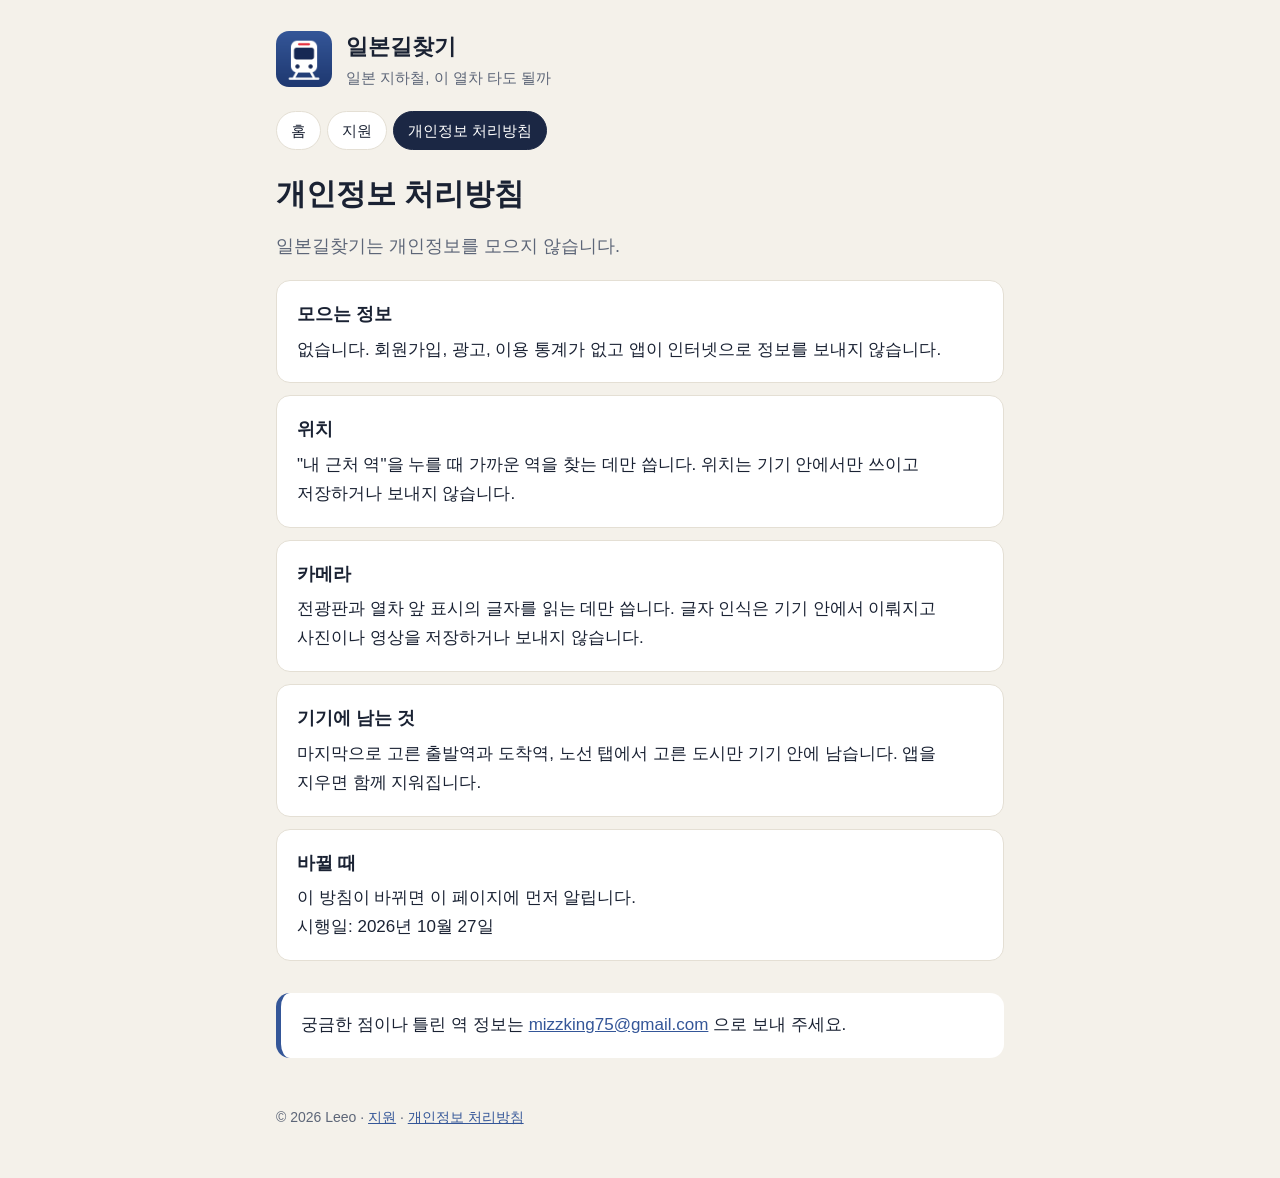
==== docs/privacy.html @ abe49763 "배포 준비: 스토어 문구·릴리즈 노트·스크린샷·헤더 그림(한국어), 소개·지원·개인정보 페이지, 급행 기준 소요 시간 - deploy.env (LOCALES=ko), predepl" ====
<!doctype html>
<html lang="ko">
<head>
<meta charset="utf-8">
<meta name="viewport" content="width=device-width,initial-scale=1">
<meta name="color-scheme" content="light dark">
<title>개인정보 처리방침 · 일본길찾기</title>
<meta name="description" content="일본길찾기는 개인정보를 모으지 않습니다.">
<link rel="canonical" href="https://m1zz.github.io/JapanTransit/privacy.html">
<link rel="alternate" hreflang="ko" href="https://m1zz.github.io/JapanTransit/privacy.html">
<link rel="stylesheet" href="style.css">
<link rel="icon" href="icon.png">
<link rel="apple-touch-icon" href="icon.png">
</head>
<body>
<div class="container">

  <header class="site">
    <img src="icon.png" alt="일본길찾기 앱 아이콘">
    <div>
      <div class="title">일본길찾기</div>
      <div class="subtitle">일본 지하철, 이 열차 타도 될까</div>
    </div>
  </header>

  <nav class="pages" aria-label="페이지">
    <a href="index.html">홈</a>
    <a href="support.html">지원</a>
    <a href="privacy.html" aria-current="page">개인정보 처리방침</a>
  </nav>

  <main>
    <h1>개인정보 처리방침</h1>
    <p class="lead">일본길찾기는 개인정보를 모으지 않습니다.</p>

    <div class="card">
      <h3>모으는 정보</h3>
      <p>없습니다. 회원가입, 광고, 이용 통계가 없고 앱이 인터넷으로 정보를 보내지 않습니다.</p>
    </div>

    <div class="card">
      <h3>위치</h3>
      <p>"내 근처 역"을 누를 때 가까운 역을 찾는 데만 씁니다. 위치는 기기 안에서만 쓰이고 저장하거나 보내지 않습니다.</p>
    </div>

    <div class="card">
      <h3>카메라</h3>
      <p>전광판과 열차 앞 표시의 글자를 읽는 데만 씁니다. 글자 인식은 기기 안에서 이뤄지고 사진이나 영상을 저장하거나 보내지 않습니다.</p>
    </div>

    <div class="card">
      <h3>기기에 남는 것</h3>
      <p>마지막으로 고른 출발역과 도착역, 노선 탭에서 고른 도시만 기기 안에 남습니다. 앱을 지우면 함께 지워집니다.</p>
    </div>

    <div class="card">
      <h3>바뀔 때</h3>
      <p>이 방침이 바뀌면 이 페이지에 먼저 알립니다.</p>
      <p>시행일: 2026년 10월 27일</p>
    </div>

    <div class="contact">
      궁금한 점이나 틀린 역 정보는 <a href="mailto:mizzking75@gmail.com">mizzking75@gmail.com</a> 으로 보내 주세요.
    </div>
  </main>

  <footer class="site">
    © 2026 Leeo · <a href="support.html">지원</a> · <a href="privacy.html">개인정보 처리방침</a>
  </footer>
</div>
</body>
</html>
---- docs/style.css ----
:root {
  --paper: #F4F1EA; --card: #FFFFFF; --ink: #1A2233; --ink-soft: #5D6678;
  --hairline: #E4DFD4; --indigo: #345698; --vermilion: #D6333F; --sign: #1B2744;
}
@media (prefers-color-scheme: dark) {
  :root {
    --paper: #0E131E; --card: #182030; --ink: #ECEEF3; --ink-soft: #A3ABBB;
    --hairline: #273042; --indigo: #8FAEEE; --vermilion: #FF6B73; --sign: #222F4F;
  }
}
* { box-sizing: border-box; }
body {
  margin: 0; background: var(--paper); color: var(--ink);
  font: 17px/1.7 -apple-system, BlinkMacSystemFont, "Apple SD Gothic Neo", "Noto Sans KR", sans-serif;
  word-break: keep-all;
}
.container { max-width: 760px; margin: 0 auto; padding: 0 16px 48px; }
a { color: var(--indigo); }
header.site { display: flex; align-items: center; gap: 14px; padding: 28px 0 12px; }
header.site img { width: 56px; height: 56px; border-radius: 13px; }
header.site .title { font-size: 22px; font-weight: 800; }
header.site .subtitle { color: var(--ink-soft); font-size: 15px; }
nav.pages { display: flex; gap: 6px; flex-wrap: wrap; margin: 8px 0 24px; }
nav.pages a {
  padding: 6px 14px; border-radius: 999px; text-decoration: none; font-size: 15px;
  color: var(--ink); background: var(--card); border: 1px solid var(--hairline);
}
nav.pages a[aria-current] { background: var(--sign); color: #fff; border-color: var(--sign); }
h1 { font-size: 30px; line-height: 1.3; margin: 8px 0 8px; }
h2 { font-size: 21px; margin: 36px 0 12px; }
h3 { font-size: 18px; margin: 0 0 6px; }
.lead { color: var(--ink-soft); font-size: 18px; }
.sign {
  background: var(--sign); color: #fff; border-radius: 14px; padding: 18px 20px; margin: 20px 0;
  border-bottom: 5px solid var(--vermilion);
}
.sign .eyebrow { font-size: 13px; letter-spacing: .08em; opacity: .75; }
.sign .big { font-size: 24px; font-weight: 800; line-height: 1.35; }
.card {
  background: var(--card); border: 1px solid var(--hairline); border-radius: 14px;
  padding: 18px 20px; margin: 12px 0;
}
.card p { margin: 0; }
.card ul { margin: 6px 0 0; padding-left: 20px; }
.contact { margin-top: 32px; padding: 18px 20px; border-radius: 14px; background: var(--card); border-left: 5px solid var(--indigo); }
footer.site { margin-top: 48px; color: var(--ink-soft); font-size: 14px; }
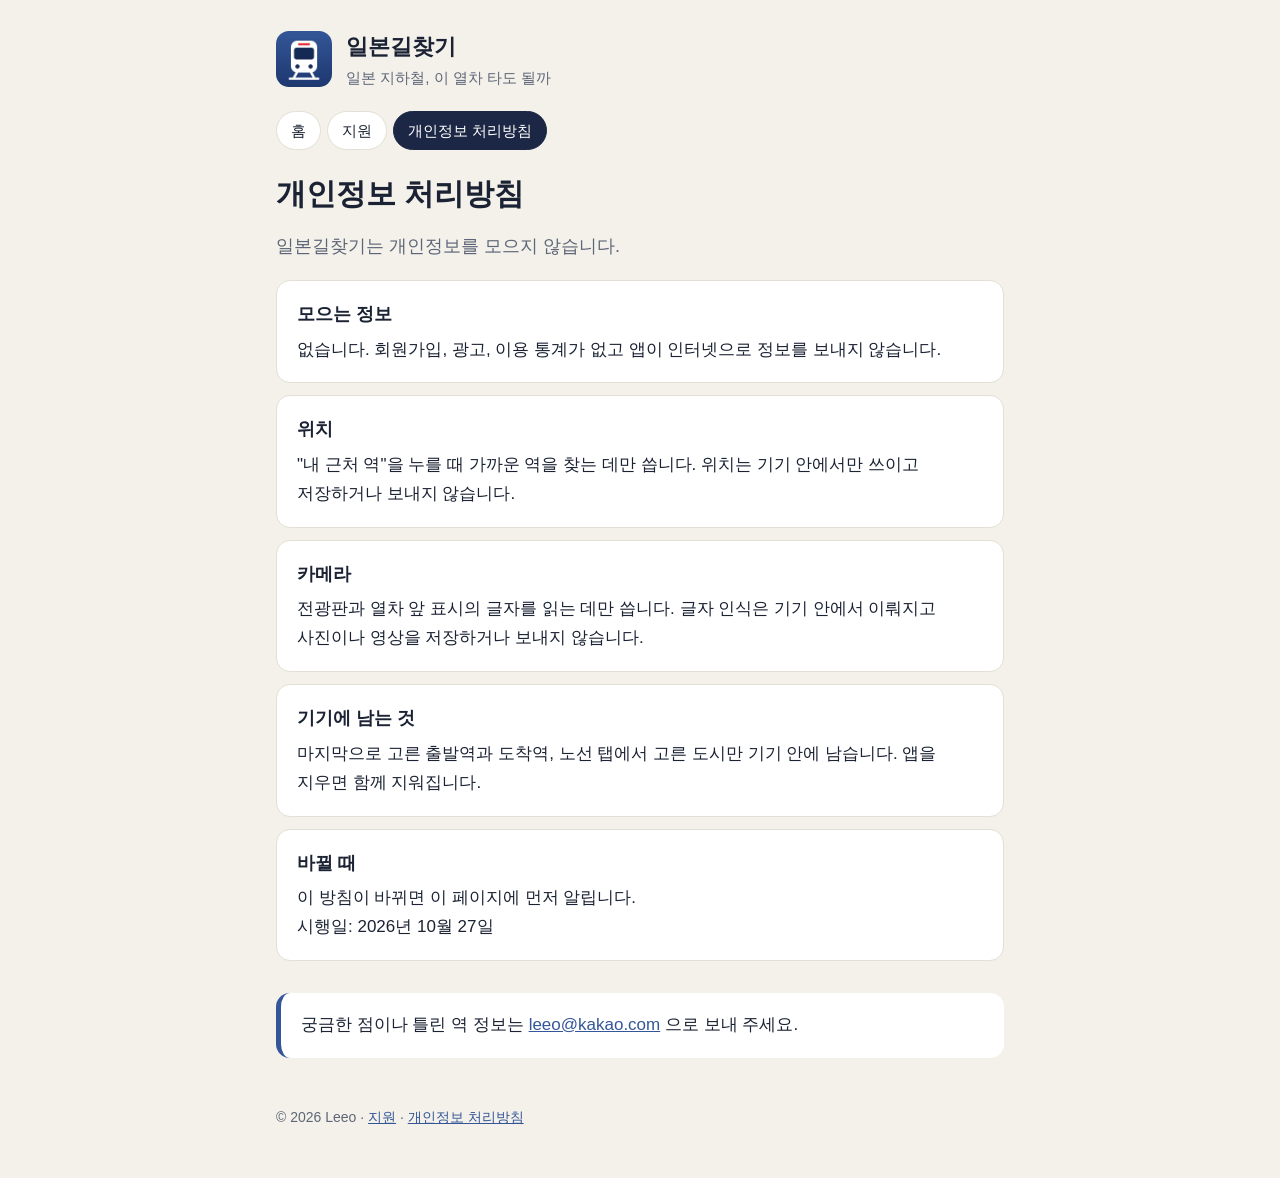
==== commit cda67303: "chore(문의): 문의 메일을 leeo@kakao.com 으로 통일 Co-Authored-By: Claude Opus 5.5 <noreply@anthropic.com>" ====
--- a/docs/privacy.html
+++ b/docs/privacy.html
@@ -60,7 +60,7 @@
     </div>
 
     <div class="contact">
-      궁금한 점이나 틀린 역 정보는 <a href="mailto:mizzking75@gmail.com">mizzking75@gmail.com</a> 으로 보내 주세요.
+      궁금한 점이나 틀린 역 정보는 <a href="mailto:leeo@kakao.com">leeo@kakao.com</a> 으로 보내 주세요.
     </div>
   </main>
 
